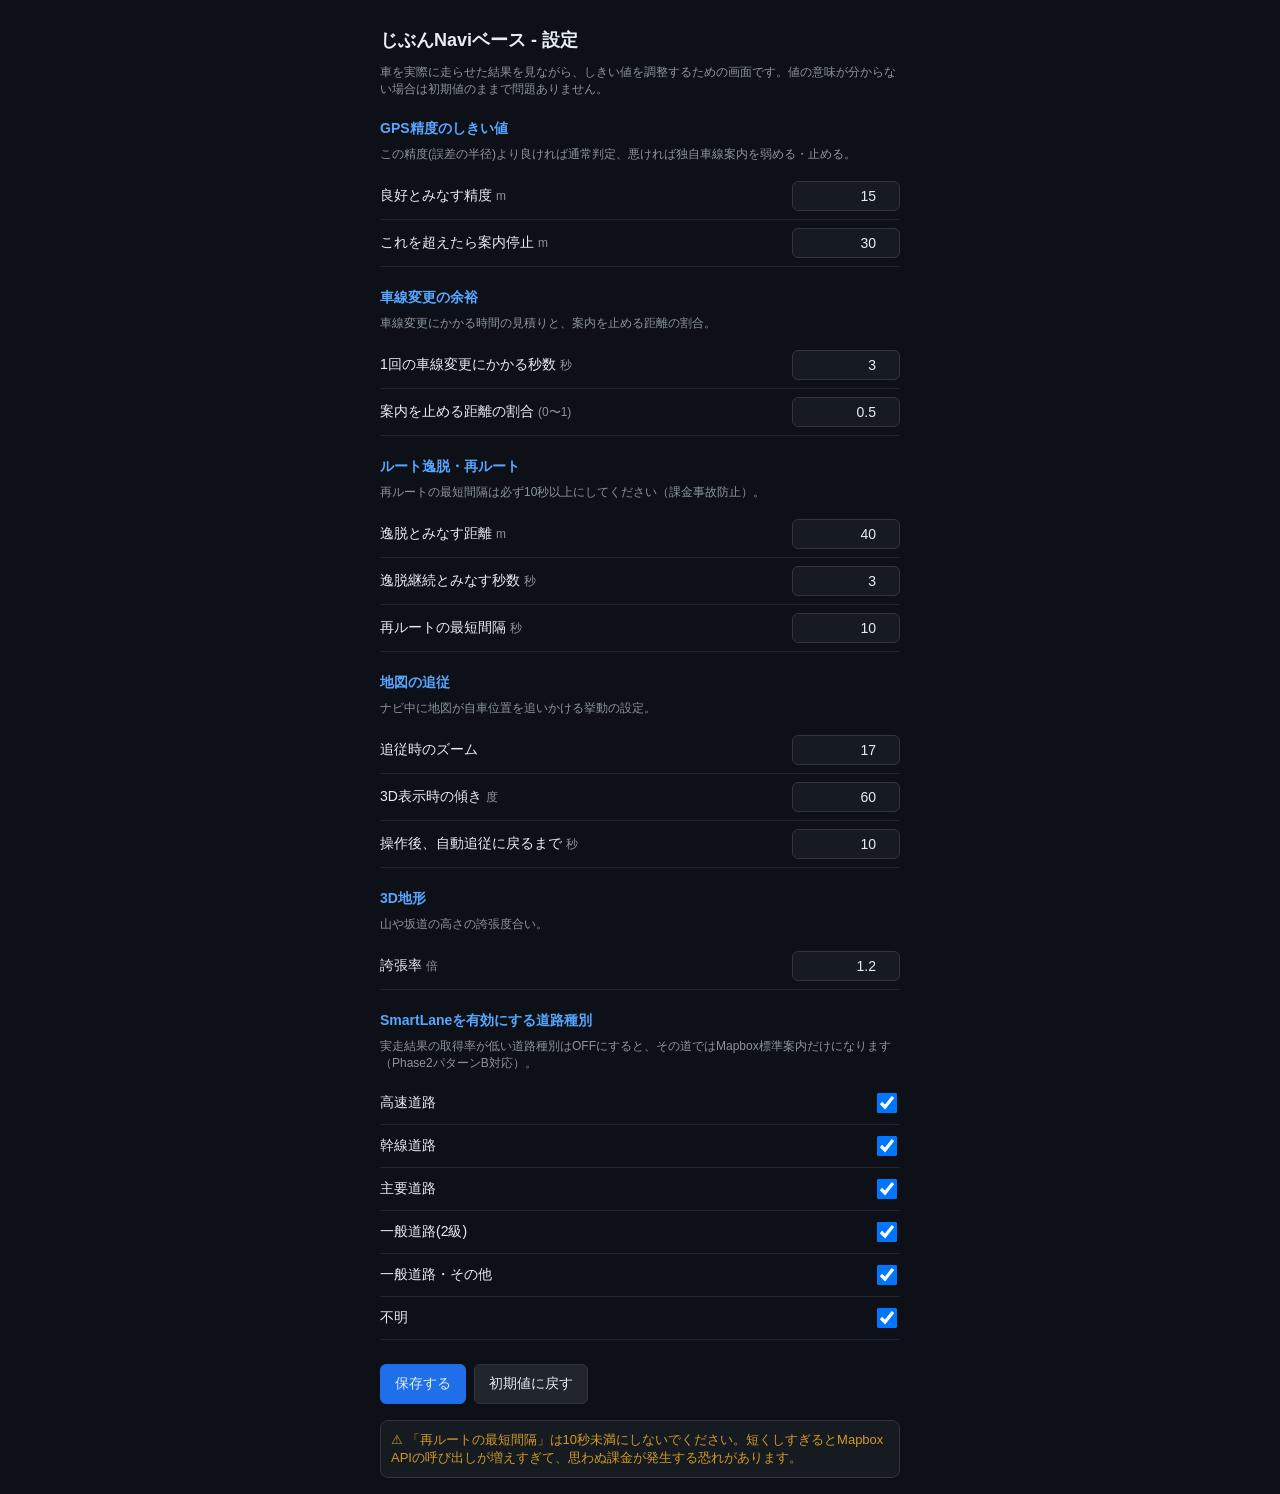
==== settings.html @ b30c85d1 "Phase2: 設定画面を追加 GPS精度しきい値・車線変更係数・逸脱/再ルート・地図追従・3D地形の 誇張率・道路種別ごとのSmartLane有効/無効を画面から調整できるように した。localS" ====
<!DOCTYPE html>
<html lang="ja">
<head>
<meta charset="UTF-8">
<meta name="viewport" content="width=device-width, initial-scale=1.0">
<title>じぶんNaviベース - 設定</title>
<style>
  body { background:#0d1117; color:#e6edf3; font-family:-apple-system,"Hiragino Sans","Noto Sans JP",sans-serif; padding:16px; max-width:520px; margin:0 auto; }
  h1 { font-size:18px; }
  h2 { font-size:14px; color:#58a6ff; margin-top:22px; margin-bottom:8px; }
  p.desc { color:#8b949e; font-size:12px; margin:2px 0 10px; }
  .field { display:flex; justify-content:space-between; align-items:center; gap:10px; padding:8px 0; border-bottom:1px solid #21262d; }
  .field label { font-size:14px; }
  .field .unit { color:#8b949e; font-size:12px; margin-left:4px; }
  input[type="number"] {
    width:90px; background:#161b22; color:#e6edf3; border:1px solid #30363d;
    border-radius:6px; padding:6px 8px; font-size:14px; text-align:right;
  }
  input[type="checkbox"] { width:20px; height:20px; }
  #actions { display:flex; gap:8px; margin-top:24px; flex-wrap:wrap; }
  button { background:#21262d; color:#e6edf3; border:1px solid #30363d; border-radius:6px; padding:10px 14px; font-size:14px; cursor:pointer; }
  #btnSave { background:#1f6feb; border-color:#1f6feb; }
  #note { margin-top:16px; padding:10px; background:#161b22; border:1px solid #30363d; border-radius:8px; font-size:13px; color:#d29922; }
  #savedMsg { color:#3fb950; font-size:13px; margin-top:10px; display:none; }
</style>
</head>
<body>

<h1>じぶんNaviベース - 設定</h1>
<p class="desc">車を実際に走らせた結果を見ながら、しきい値を調整するための画面です。値の意味が分からない場合は初期値のままで問題ありません。</p>

<div id="form"></div>

<div id="actions">
  <button id="btnSave">保存する</button>
  <button id="btnReset">初期値に戻す</button>
</div>
<div id="savedMsg">保存しました。ナビ画面（index.html）を再読み込みすると反映されます。</div>

<div id="note">
  ⚠ 「再ルートの最短間隔」は10秒未満にしないでください。短くしすぎるとMapbox APIの呼び出しが増えすぎて、思わぬ課金が発生する恐れがあります。
</div>

<script type="module">
import { SETTABLE_GROUPS, SETTINGS_STORAGE_KEY, ROAD_CLASSES } from './js/config.js';

const ROAD_CLASS_LABEL = {
  motorway: '高速道路', trunk: '幹線道路', primary: '主要道路',
  secondary: '一般道路(2級)', street: '一般道路・その他', unknown: '不明'
};

// フィールド定義：どのグループ・キーを、どんなラベル・単位・step・minで編集させるか
const FIELD_GROUPS = [
  {
    title: 'GPS精度のしきい値',
    desc: 'この精度(誤差の半径)より良ければ通常判定、悪ければ独自車線案内を弱める・止める。',
    group: 'GPS_ACCURACY',
    fields: [
      { key: 'GOOD', label: '良好とみなす精度', unit: 'm', step: 1, min: 1 },
      { key: 'DEGRADED', label: 'これを超えたら案内停止', unit: 'm', step: 1, min: 1 }
    ]
  },
  {
    title: '車線変更の余裕',
    desc: '車線変更にかかる時間の見積りと、案内を止める距離の割合。',
    group: 'LANE_CHANGE',
    fields: [
      { key: 'SECONDS_PER_CHANGE', label: '1回の車線変更にかかる秒数', unit: '秒', step: 0.5, min: 0.5 },
      { key: 'CRITICAL_RATIO', label: '案内を止める距離の割合', unit: '(0〜1)', step: 0.05, min: 0.1, max: 1 }
    ]
  },
  {
    title: 'ルート逸脱・再ルート',
    desc: '再ルートの最短間隔は必ず10秒以上にしてください（課金事故防止）。',
    group: 'REROUTE',
    fields: [
      { key: 'OFF_ROUTE_METERS', label: '逸脱とみなす距離', unit: 'm', step: 5, min: 5 },
      { key: 'OFF_ROUTE_SECONDS', label: '逸脱継続とみなす秒数', unit: '秒', step: 1, min: 1 },
      { key: 'MIN_INTERVAL_SECONDS', label: '再ルートの最短間隔', unit: '秒', step: 1, min: 10 }
    ]
  },
  {
    title: '地図の追従',
    desc: 'ナビ中に地図が自車位置を追いかける挙動の設定。',
    group: 'MAP_FOLLOW',
    fields: [
      { key: 'ZOOM', label: '追従時のズーム', unit: '', step: 0.5, min: 10, max: 20 },
      { key: 'PITCH_3D', label: '3D表示時の傾き', unit: '度', step: 5, min: 0, max: 85 },
      { key: 'RESUME_AFTER_SECONDS', label: '操作後、自動追従に戻るまで', unit: '秒', step: 1, min: 1 }
    ]
  },
  {
    title: '3D地形',
    desc: '山や坂道の高さの誇張度合い。',
    group: 'TERRAIN',
    fields: [
      { key: 'EXAGGERATION', label: '誇張率', unit: '倍', step: 0.1, min: 1, max: 3 }
    ]
  }
];

const form = document.getElementById('form');

FIELD_GROUPS.forEach(({ title, desc, group, fields }) => {
  const h2 = document.createElement('h2');
  h2.textContent = title;
  form.appendChild(h2);
  const p = document.createElement('p');
  p.className = 'desc';
  p.textContent = desc;
  form.appendChild(p);

  fields.forEach(({ key, label, unit, step, min, max }) => {
    const row = document.createElement('div');
    row.className = 'field';
    const value = SETTABLE_GROUPS[group][key];
    row.innerHTML = `
      <label for="f_${group}_${key}">${label}<span class="unit">${unit}</span></label>
      <input type="number" id="f_${group}_${key}" data-group="${group}" data-key="${key}"
        value="${value}" step="${step}" ${min !== undefined ? `min="${min}"` : ''} ${max !== undefined ? `max="${max}"` : ''}>
    `;
    form.appendChild(row);
  });
});

// 道路種別ごとのSmartLane有効/無効
const h2 = document.createElement('h2');
h2.textContent = 'SmartLaneを有効にする道路種別';
form.appendChild(h2);
const p = document.createElement('p');
p.className = 'desc';
p.textContent = '実走結果の取得率が低い道路種別はOFFにすると、その道ではMapbox標準案内だけになります（Phase2パターンB対応）。';
form.appendChild(p);

ROAD_CLASSES.forEach((rc) => {
  const row = document.createElement('div');
  row.className = 'field';
  const checked = SETTABLE_GROUPS.SMART_LANE_ENABLED_ROAD_CLASSES[rc];
  row.innerHTML = `
    <label for="f_road_${rc}">${ROAD_CLASS_LABEL[rc] ?? rc}</label>
    <input type="checkbox" id="f_road_${rc}" data-group="SMART_LANE_ENABLED_ROAD_CLASSES" data-key="${rc}" data-bool="true" ${checked ? 'checked' : ''}>
  `;
  form.appendChild(row);
});

function collectValues() {
  const overrides = {};
  form.querySelectorAll('input').forEach((input) => {
    const { group, key, bool } = input.dataset;
    if (!overrides[group]) overrides[group] = {};
    overrides[group][key] = bool ? input.checked : Number(input.value);
  });
  return overrides;
}

document.getElementById('btnSave').addEventListener('click', () => {
  localStorage.setItem(SETTINGS_STORAGE_KEY, JSON.stringify(collectValues()));
  const msg = document.getElementById('savedMsg');
  msg.style.display = 'block';
  setTimeout(() => { msg.style.display = 'none'; }, 4000);
});

document.getElementById('btnReset').addEventListener('click', () => {
  if (confirm('設定を初期値に戻します。よろしいですか？')) {
    localStorage.removeItem(SETTINGS_STORAGE_KEY);
    location.reload();
  }
});
</script>
</body>
</html>
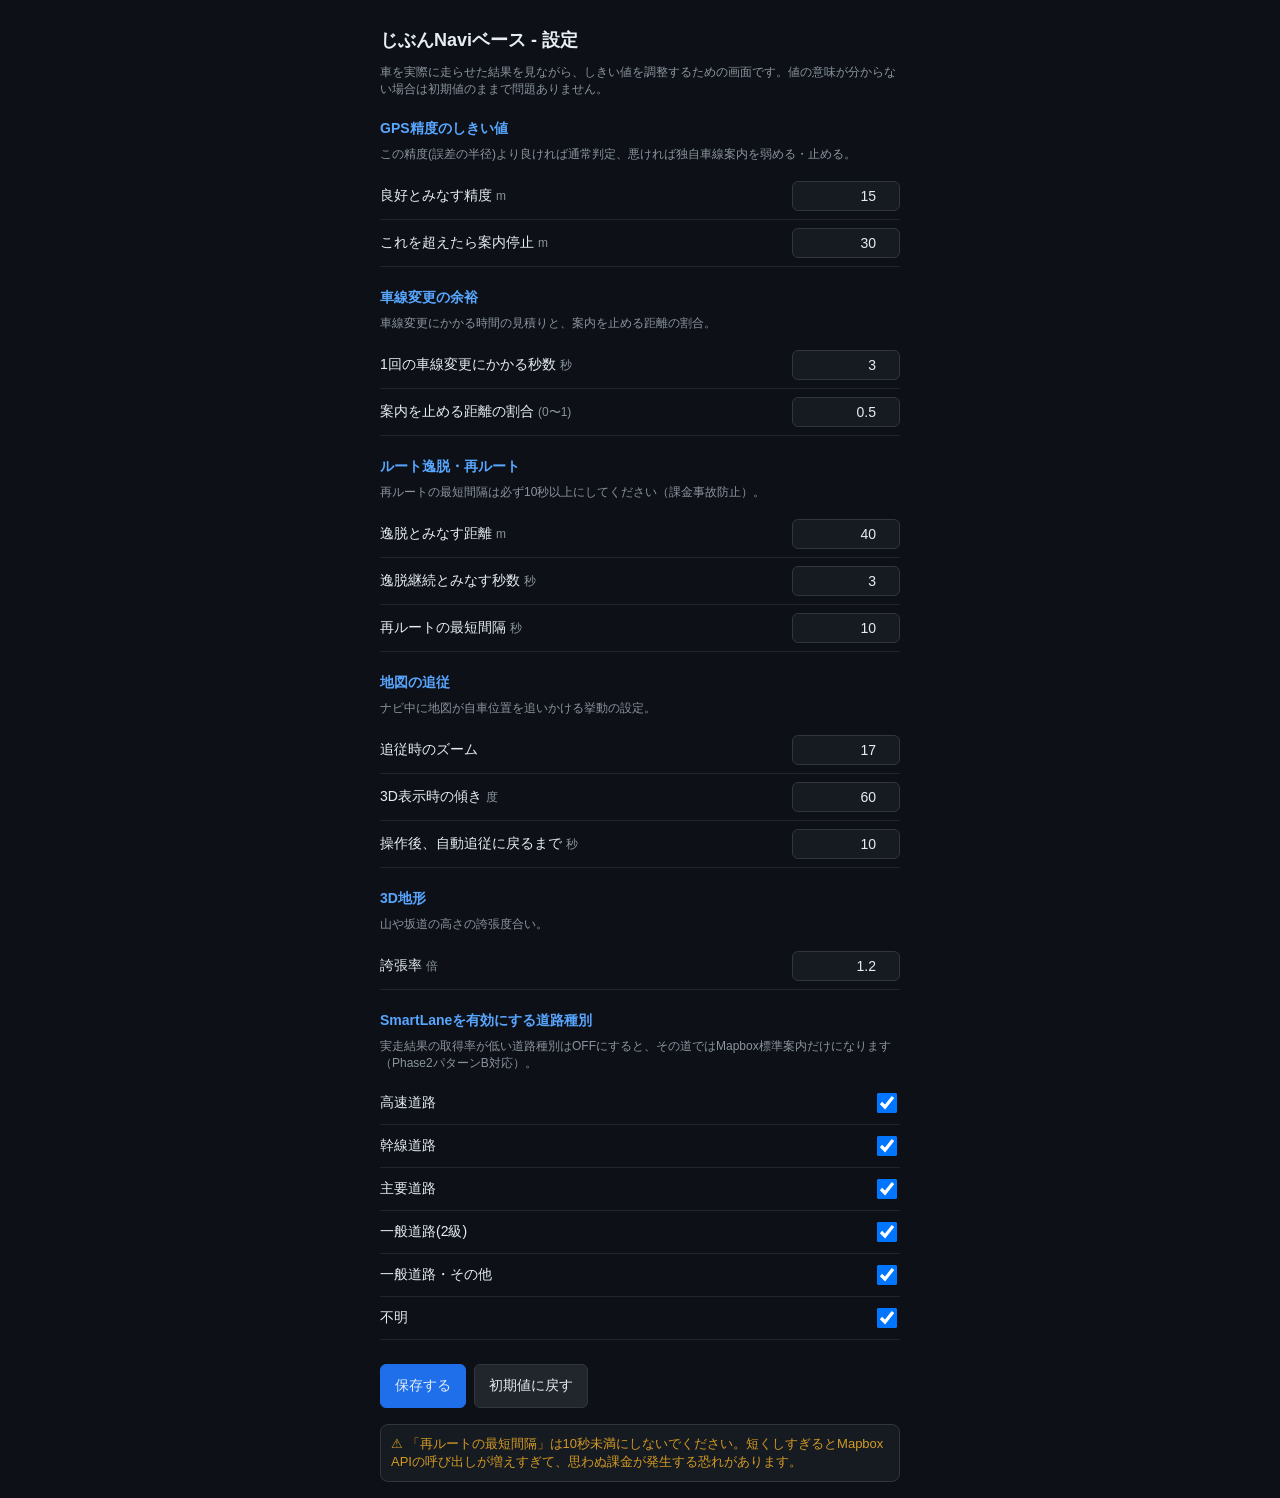
==== commit 893a23de: "安全性・堅牢性の改善（検索XSS対策・設定値検証・ナビ開始状態の整合性・バージョン固定・PWA基本対応） - 検索結果表示(showDestResults)をinnerHTMLからcreateElem" ====
--- a/settings.html
+++ b/settings.html
@@ -17,11 +17,13 @@
     border-radius:6px; padding:6px 8px; font-size:14px; text-align:right;
   }
   input[type="checkbox"] { width:20px; height:20px; }
+  input.invalid { border-color:#f85149; background:#3a1a1a; }
   #actions { display:flex; gap:8px; margin-top:24px; flex-wrap:wrap; }
-  button { background:#21262d; color:#e6edf3; border:1px solid #30363d; border-radius:6px; padding:10px 14px; font-size:14px; cursor:pointer; }
+  button { background:#21262d; color:#e6edf3; border:1px solid #30363d; border-radius:6px; padding:10px 14px; font-size:14px; cursor:pointer; min-height:44px; }
   #btnSave { background:#1f6feb; border-color:#1f6feb; }
   #note { margin-top:16px; padding:10px; background:#161b22; border:1px solid #30363d; border-radius:8px; font-size:13px; color:#d29922; }
   #savedMsg { color:#3fb950; font-size:13px; margin-top:10px; display:none; }
+  #errorMsg { color:#f85149; font-size:13px; margin-top:10px; display:none; white-space:pre-wrap; }
 </style>
 </head>
 <body>
@@ -35,14 +37,18 @@
   <button id="btnSave">保存する</button>
   <button id="btnReset">初期値に戻す</button>
 </div>
-<div id="savedMsg">保存しました。ナビ画面（index.html）を再読み込みすると反映されます。</div>
+<div id="savedMsg" role="status">保存しました。ナビ画面（index.html）を再読み込みすると反映されます。</div>
+<div id="errorMsg" role="alert"></div>
 
 <div id="note">
   ⚠ 「再ルートの最短間隔」は10秒未満にしないでください。短くしすぎるとMapbox APIの呼び出しが増えすぎて、思わぬ課金が発生する恐れがあります。
 </div>
 
 <script type="module">
-import { SETTABLE_GROUPS, SETTINGS_STORAGE_KEY, ROAD_CLASSES } from './js/config.js';
+import { SETTABLE_GROUPS, SETTINGS_STORAGE_KEY, ROAD_CLASSES, validateSettingValue } from './js/config.js';
+
+// group.key → 日本語ラベル（エラーメッセージ表示用）
+const FIELD_LABELS = {};
 
 const ROAD_CLASS_LABEL = {
   motorway: '高速道路', trunk: '幹線道路', primary: '主要道路',
@@ -111,6 +117,7 @@
   form.appendChild(p);
 
   fields.forEach(({ key, label, unit, step, min, max }) => {
+    FIELD_LABELS[`${group}.${key}`] = label;
     const row = document.createElement('div');
     row.className = 'field';
     const value = SETTABLE_GROUPS[group][key];
@@ -133,6 +140,7 @@
 form.appendChild(p);
 
 ROAD_CLASSES.forEach((rc) => {
+  FIELD_LABELS[`SMART_LANE_ENABLED_ROAD_CLASSES.${rc}`] = ROAD_CLASS_LABEL[rc] ?? rc;
   const row = document.createElement('div');
   row.className = 'field';
   const checked = SETTABLE_GROUPS.SMART_LANE_ENABLED_ROAD_CLASSES[rc];
@@ -143,21 +151,57 @@
   form.appendChild(row);
 });
 
-function collectValues() {
-  const overrides = {};
+// 各inputの現在値（生の文字列/boolean）を集める。数値変換はvalidateSettingValue側で行う
+// （Number('')は0になってしまい未入力を検出できないため、ここでは変換しない）。
+function collectRawValues() {
+  const raw = {};
   form.querySelectorAll('input').forEach((input) => {
     const { group, key, bool } = input.dataset;
-    if (!overrides[group]) overrides[group] = {};
-    overrides[group][key] = bool ? input.checked : Number(input.value);
+    if (!raw[group]) raw[group] = {};
+    raw[group][key] = bool ? input.checked : input.value;
   });
-  return overrides;
+  return raw;
 }
 
+// 全項目を検証する。1件でも不正なら保存させない（部分保存はしない）。
+function validateAll(rawValues) {
+  const validated = {};
+  const errors = [];
+  form.querySelectorAll('input.invalid').forEach((el) => el.classList.remove('invalid'));
+
+  Object.entries(rawValues).forEach(([group, values]) => {
+    validated[group] = {};
+    Object.entries(values).forEach(([key, rawValue]) => {
+      const result = validateSettingValue(group, key, rawValue);
+      const inputEl = form.querySelector(`input[data-group="${group}"][data-key="${key}"]`);
+      if (result.valid) {
+        validated[group][key] = result.value;
+      } else {
+        errors.push(`${FIELD_LABELS[`${group}.${key}`] ?? `${group}.${key}`}：${result.error}`);
+        inputEl?.classList.add('invalid');
+      }
+    });
+  });
+  return { validated, errors };
+}
+
+const errorMsgEl = document.getElementById('errorMsg');
+const savedMsgEl = document.getElementById('savedMsg');
+
 document.getElementById('btnSave').addEventListener('click', () => {
-  localStorage.setItem(SETTINGS_STORAGE_KEY, JSON.stringify(collectValues()));
-  const msg = document.getElementById('savedMsg');
-  msg.style.display = 'block';
-  setTimeout(() => { msg.style.display = 'none'; }, 4000);
+  const { validated, errors } = validateAll(collectRawValues());
+
+  if (errors.length > 0) {
+    savedMsgEl.style.display = 'none';
+    errorMsgEl.textContent = '保存できませんでした。以下を直してください：\n' + errors.join('\n');
+    errorMsgEl.style.display = 'block';
+    return;
+  }
+
+  errorMsgEl.style.display = 'none';
+  localStorage.setItem(SETTINGS_STORAGE_KEY, JSON.stringify(validated));
+  savedMsgEl.style.display = 'block';
+  setTimeout(() => { savedMsgEl.style.display = 'none'; }, 4000);
 });
 
 document.getElementById('btnReset').addEventListener('click', () => {
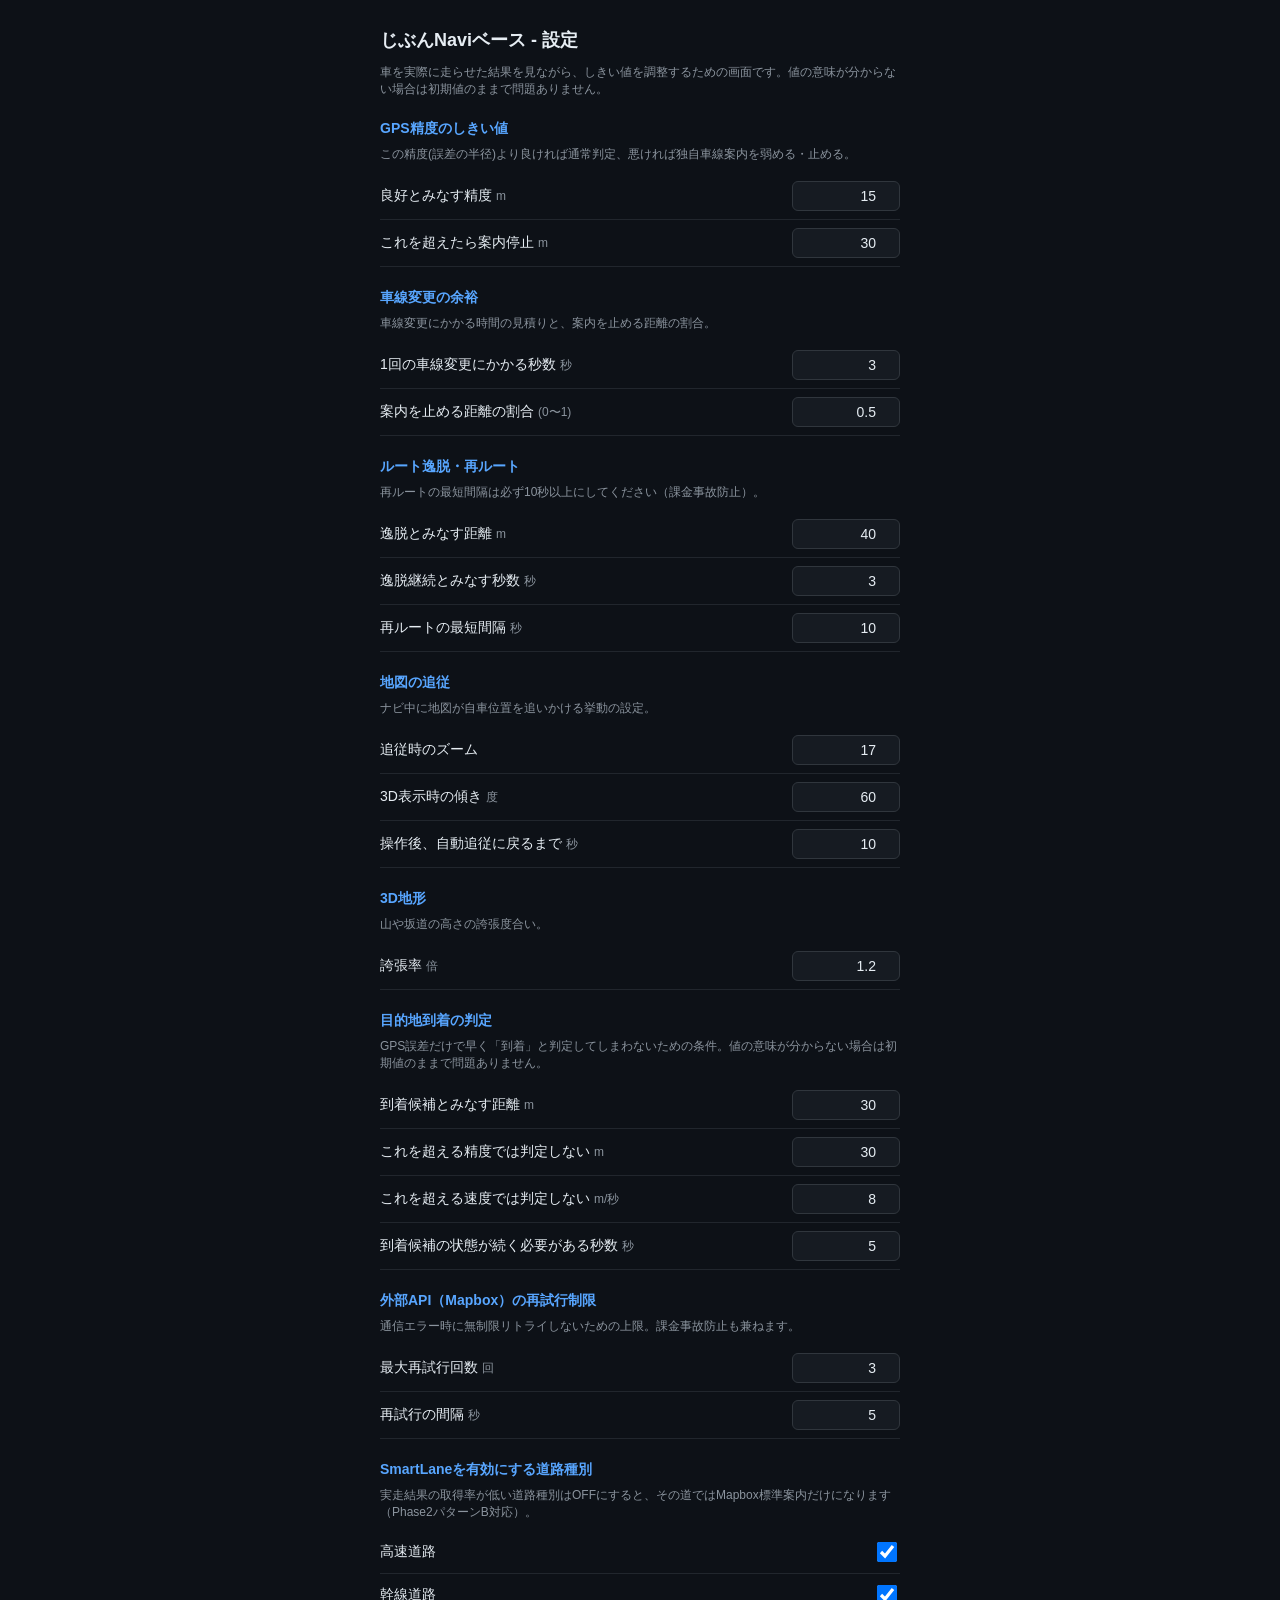
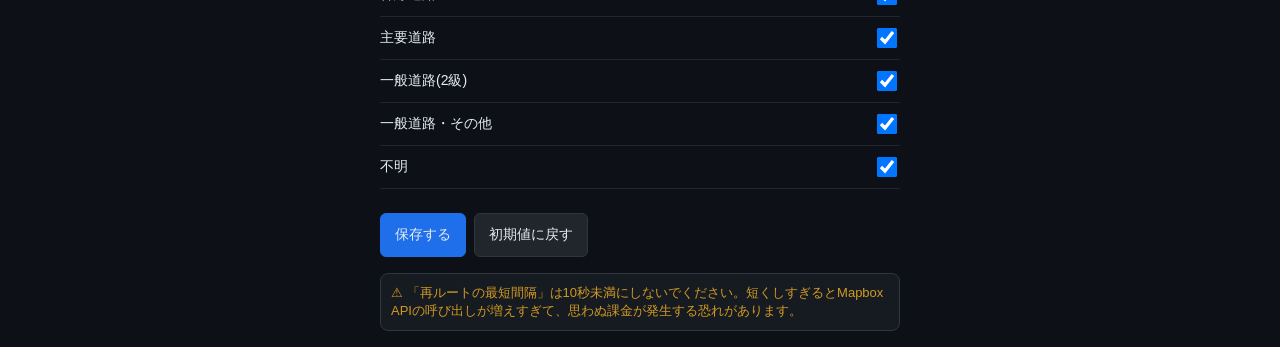
==== commit 5fd73bf1: "Phase 2A: 実走用ナビパネル・到着判定・標準音声案内・SmartLane専用表示を追加 COCCHi等の市販カーナビの情報優先度・操作性を参考にしつつ、意匠は一切コピーせず、 SmartLan" ====
--- a/settings.html
+++ b/settings.html
@@ -45,7 +45,7 @@
 </div>
 
 <script type="module">
-import { SETTABLE_GROUPS, SETTINGS_STORAGE_KEY, ROAD_CLASSES, validateSettingValue } from './js/config.js';
+import { SETTABLE_GROUPS, SETTINGS_STORAGE_KEY, ROAD_CLASSES, validateSettingValue, validateGroupConsistency } from './js/config.js';
 
 // group.key → 日本語ラベル（エラーメッセージ表示用）
 const FIELD_LABELS = {};
@@ -101,6 +101,26 @@
     group: 'TERRAIN',
     fields: [
       { key: 'EXAGGERATION', label: '誇張率', unit: '倍', step: 0.1, min: 1, max: 3 }
+    ]
+  },
+  {
+    title: '目的地到着の判定',
+    desc: 'GPS誤差だけで早く「到着」と判定してしまわないための条件。値の意味が分からない場合は初期値のままで問題ありません。',
+    group: 'ARRIVAL',
+    fields: [
+      { key: 'RADIUS_M', label: '到着候補とみなす距離', unit: 'm', step: 5, min: 5, max: 200 },
+      { key: 'MAX_GPS_ACCURACY_M', label: 'これを超える精度では判定しない', unit: 'm', step: 5, min: 5, max: 200 },
+      { key: 'MAX_SPEED_MPS', label: 'これを超える速度では判定しない', unit: 'm/秒', step: 1, min: 1, max: 30 },
+      { key: 'SUSTAIN_SECONDS', label: '到着候補の状態が続く必要がある秒数', unit: '秒', step: 1, min: 1, max: 60 }
+    ]
+  },
+  {
+    title: '外部API（Mapbox）の再試行制限',
+    desc: '通信エラー時に無制限リトライしないための上限。課金事故防止も兼ねます。',
+    group: 'API_RETRY',
+    fields: [
+      { key: 'MAX_ATTEMPTS', label: '最大再試行回数', unit: '回', step: 1, min: 1, max: 10 },
+      { key: 'INTERVAL_SECONDS', label: '再試行の間隔', unit: '秒', step: 1, min: 1, max: 60 }
     ]
   }
 ];
@@ -163,24 +183,38 @@
   return raw;
 }
 
-// 全項目を検証する。1件でも不正なら保存させない（部分保存はしない）。
+// 全項目を検証してからまとめて反映する（1件ずつ即時反映しない）。
+// 1件でも不正なら保存させない（部分保存はしない）。
 function validateAll(rawValues) {
   const validated = {};
   const errors = [];
   form.querySelectorAll('input.invalid').forEach((el) => el.classList.remove('invalid'));
 
   Object.entries(rawValues).forEach(([group, values]) => {
-    validated[group] = {};
+    // 個々の値の検証。無効な項目は現在の値のままにしておく
+    // （グループ整合性チェックを、実際に保存されるであろう組み合わせに対して行うため）。
+    const candidate = { ...SETTABLE_GROUPS[group] };
     Object.entries(values).forEach(([key, rawValue]) => {
       const result = validateSettingValue(group, key, rawValue);
       const inputEl = form.querySelector(`input[data-group="${group}"][data-key="${key}"]`);
       if (result.valid) {
-        validated[group][key] = result.value;
+        candidate[key] = result.value;
+        inputEl?.classList.remove('invalid');
       } else {
         errors.push(`${FIELD_LABELS[`${group}.${key}`] ?? `${group}.${key}`}：${result.error}`);
         inputEl?.classList.add('invalid');
       }
     });
+
+    const consistency = validateGroupConsistency(group, candidate);
+    if (!consistency.valid) {
+      errors.push(consistency.error);
+      Object.keys(values).forEach((key) => {
+        form.querySelector(`input[data-group="${group}"][data-key="${key}"]`)?.classList.add('invalid');
+      });
+    }
+
+    validated[group] = candidate;
   });
   return { validated, errors };
 }
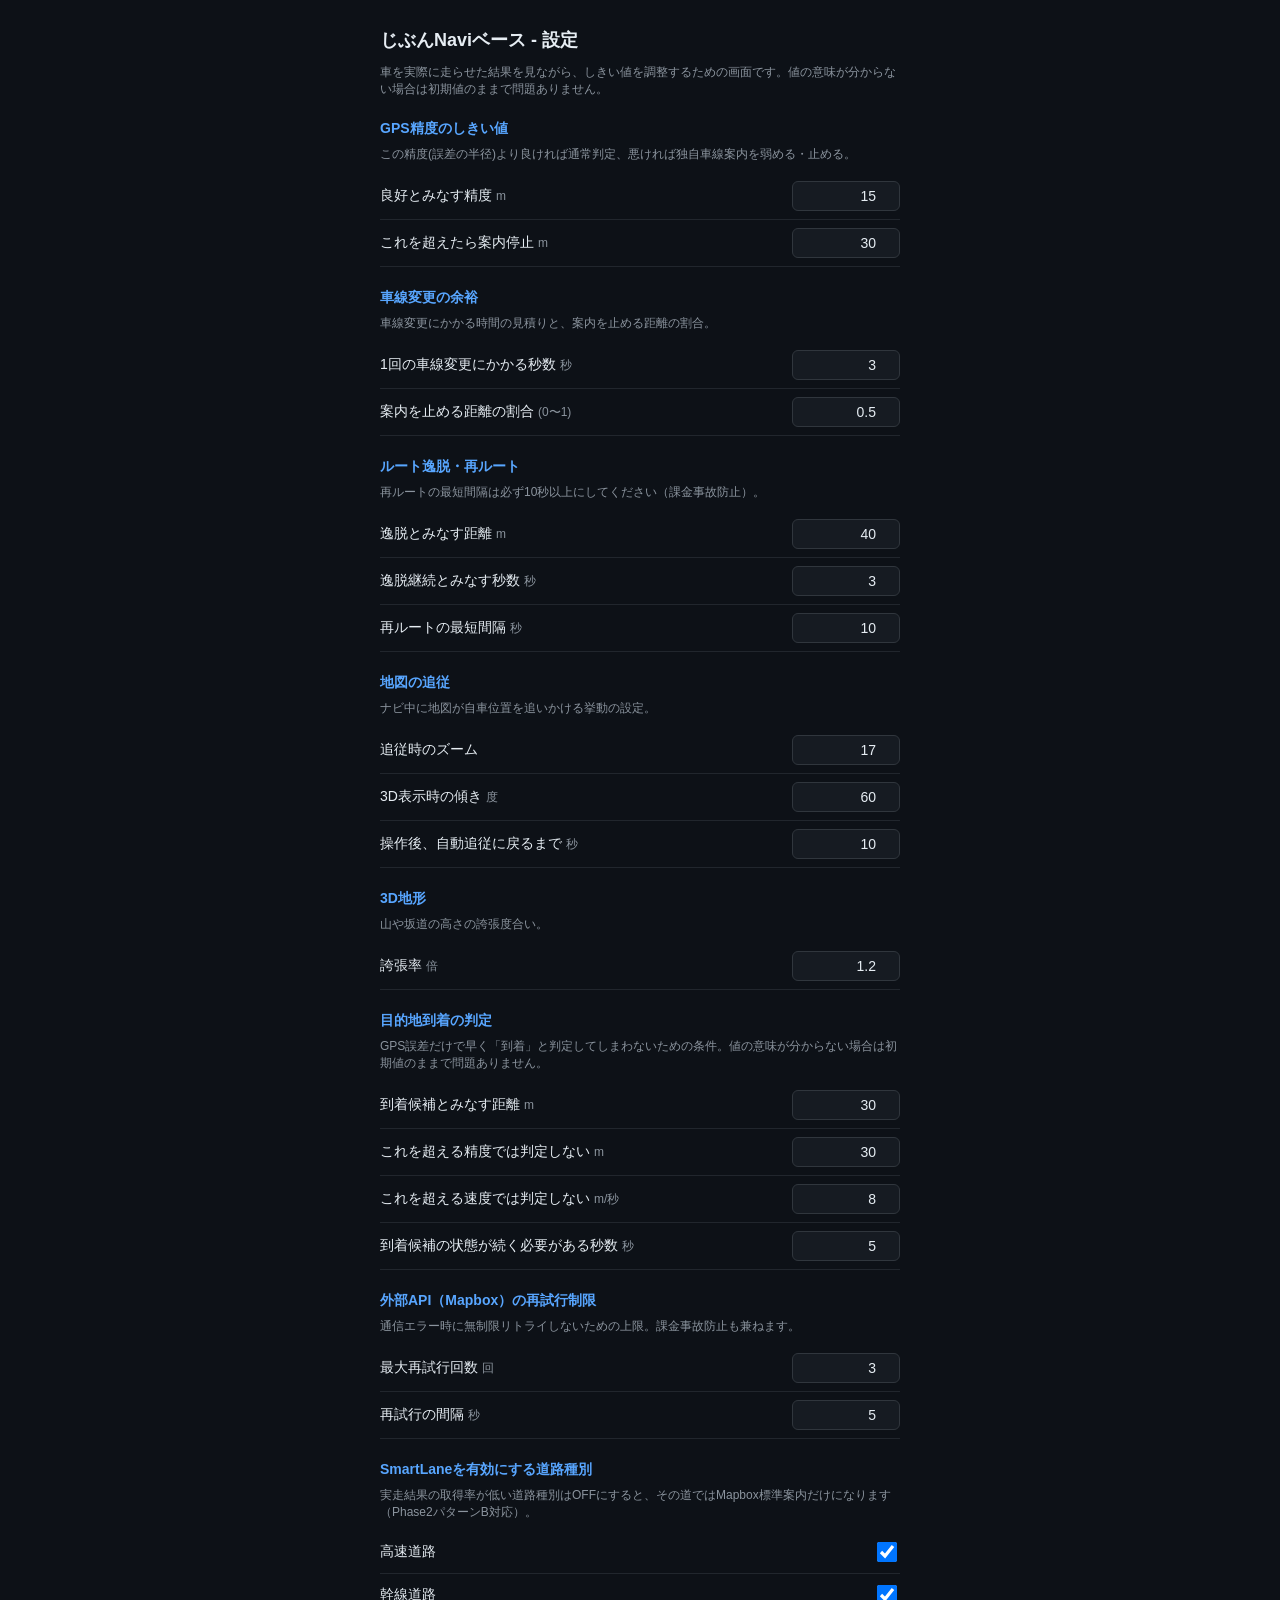
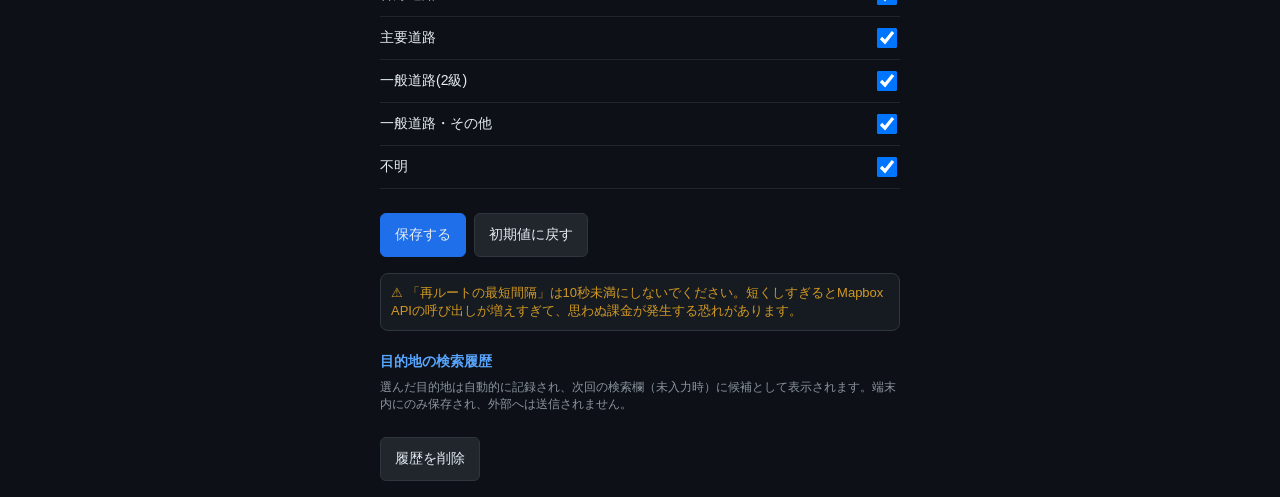
==== commit f46cc775: "目的地の検索履歴を追加（Phase 2B先行実装、追加API不要・費用¥0） 検索欄が空の状態でタップ/フォーカスすると、最近選んだ目的地を候補として 表示する。選択のたびに最近使った順へ自動的に並び" ====
--- a/settings.html
+++ b/settings.html
@@ -44,8 +44,15 @@
   ⚠ 「再ルートの最短間隔」は10秒未満にしないでください。短くしすぎるとMapbox APIの呼び出しが増えすぎて、思わぬ課金が発生する恐れがあります。
 </div>
 
+<h2>目的地の検索履歴</h2>
+<p class="desc">選んだ目的地は自動的に記録され、次回の検索欄（未入力時）に候補として表示されます。端末内にのみ保存され、外部へは送信されません。</p>
+<div id="actions">
+  <button id="btnClearHistory">履歴を削除</button>
+</div>
+
 <script type="module">
 import { SETTABLE_GROUPS, SETTINGS_STORAGE_KEY, ROAD_CLASSES, validateSettingValue, validateGroupConsistency } from './js/config.js';
+import { clearHistory } from './js/log/destinationHistory.js';
 
 // group.key → 日本語ラベル（エラーメッセージ表示用）
 const FIELD_LABELS = {};
@@ -244,6 +251,12 @@
     location.reload();
   }
 });
+
+document.getElementById('btnClearHistory').addEventListener('click', () => {
+  if (confirm('目的地の検索履歴を削除します。よろしいですか？')) {
+    clearHistory();
+  }
+});
 </script>
 </body>
 </html>
